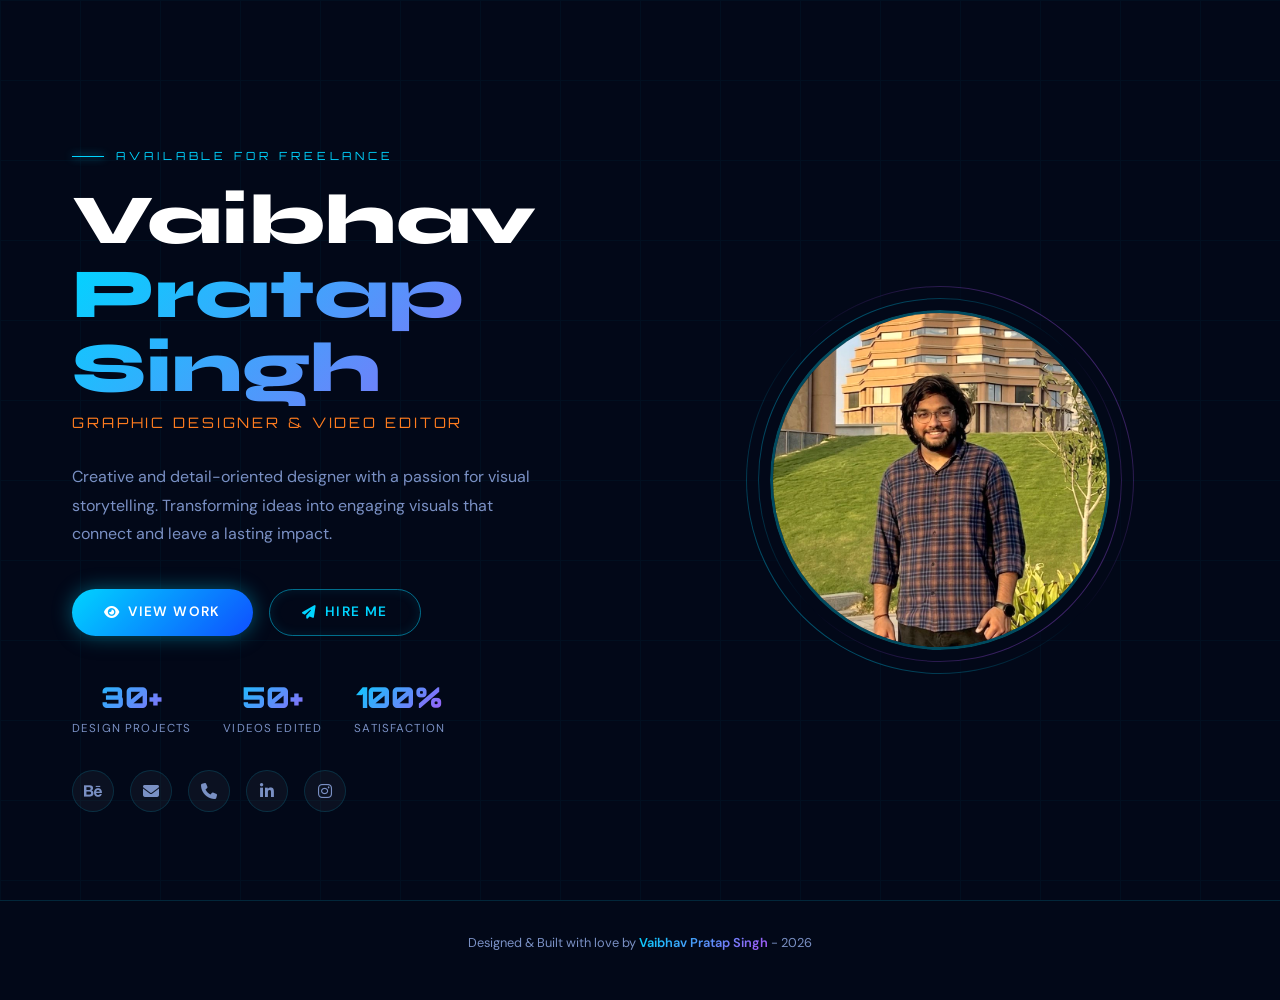
==== index.html @ ba0e1bf4 "Add files via upload" ====
﻿<!DOCTYPE html>
<html lang="en">
<head>
  <meta charset="UTF-8">
  <meta name="viewport" content="width=device-width, initial-scale=1.0">
  <title>Vaibhav Pratap Singh - Home</title>
  <link href="https://cdnjs.cloudflare.com/ajax/libs/bootstrap/5.3.0/css/bootstrap.min.css" rel="stylesheet">
  <link href="https://cdnjs.cloudflare.com/ajax/libs/font-awesome/6.4.0/css/all.min.css" rel="stylesheet">
  <link href="https://fonts.googleapis.com/css2?family=Orbitron:wght@400;700;900&family=Syne:wght@400;600;700;800&family=DM+Sans:wght@400;500;700&display=swap" rel="stylesheet">
  <link rel="stylesheet" href="style.css">
</head>
<body data-page="home">
<section id="home">
  <div class="grid-lines"></div>
  <div class="hero-grid">
    <div class="hero-text">
      <div class="hero-eyebrow">Available for Freelance</div>
      <h1 class="hero-name">
        Vaibhav
        <span class="highlight">Pratap Singh</span>
      </h1>
      <div class="hero-title">Graphic Designer &amp; Video Editor</div>
      <p class="hero-desc">
        Creative and detail-oriented designer with a passion for visual storytelling.
        Transforming ideas into engaging visuals that connect and leave a lasting impact.
      </p>
      <div class="hero-buttons">
        <a href="portfolio.html" class="btn-glow primary"><i class="fa-solid fa-eye"></i> View Work</a>
        <a href="contact.html" class="btn-glow secondary"><i class="fa-solid fa-paper-plane"></i> Hire Me</a>
      </div>
      <div class="stats-row">
        <div class="stat-item">
          <div class="stat-num"><span class="counter" data-target="30">0</span>+</div>
          <div class="stat-label">Design Projects</div>
        </div>
        <div class="stat-item">
          <div class="stat-num"><span class="counter" data-target="50">0</span>+</div>
          <div class="stat-label">Videos Edited</div>
        </div>
        <div class="stat-item">
          <div class="stat-num"><span class="counter" data-target="100">0</span>%</div>
          <div class="stat-label">Satisfaction</div>
        </div>
      </div>
      <div class="hero-social">
        <a href="https://www.behance.net/vaibhavpratap_" target="_blank" class="social-icon" title="Behance">
          <i class="fa-brands fa-behance"></i>
        </a>
        <a href="mailto:vaibhavpratapsingh366@gmail.com" class="social-icon" title="Email">
          <i class="fa-solid fa-envelope"></i>
        </a>
        <a href="tel:+916397698154" class="social-icon" title="Call">
          <i class="fa-solid fa-phone"></i>
        </a>
        <a href="https://www.linkedin.com" target="_blank" class="social-icon" title="LinkedIn">
          <i class="fa-brands fa-linkedin-in"></i>
        </a>
        <a href="https://www.instagram.com/vaibhav_jdn?igsh=cHpqMml3OTVzb2pj" target="_blank" class="social-icon" title="Instagram">
          <i class="fa-brands fa-instagram"></i>
        </a>
      </div>
    </div>
    <div class="hero-image-wrap">
      <div class="hero-glow-orb"></div>
      <div class="hero-image-ring">
        <div class="hero-img-wrap">
          <img src="[data-uri]"
               alt="Vaibhav Pratap Singh" class="hero-img">
        </div>
      </div>
    </div>
  </div>
</section>

<footer>
  <p>Designed & Built with love by <span>Vaibhav Pratap Singh</span> - 2026</p>
</footer>
<script src="https://cdnjs.cloudflare.com/ajax/libs/bootstrap/5.3.0/js/bootstrap.bundle.min.js"></script>
<script src="script.js"></script>
</body>
</html>
---- style.css ----
﻿:root {
  --navy: #020818;
  --deep: #040d24;
  --card: rgba(6,18,52,0.75);
  --blue: #0f4fff;
  --electric: #00d4ff;
  --purple: #7c3aed;
  --violet: #a855f7;
  --glow: rgba(0,212,255,0.35);
  --glow2: rgba(124,58,237,0.3);
  --text: #e2eaff;
  --muted: #7a90c4;
  --orange: #ff7c1f;
  --border: rgba(0,212,255,0.15);
}

*, *::before, *::after { box-sizing: border-box; margin: 0; padding: 0; }

html { scroll-behavior: smooth; }

body {
  background: var(--navy);
  color: var(--text);
  font-family: 'DM Sans', sans-serif;
  cursor: auto;
  overflow-x: hidden;
}

a, button, .project-card, .project-thumb[data-lb-type], .hamburger, #lb-close {
  cursor: pointer;
}
@media (hover: none), (pointer: coarse) {
  body { cursor: auto; }
}

/* Loading Screen */
#loader {
  position: fixed; inset: 0;
  background: var(--navy);
  z-index: 9999;
  display: flex; flex-direction: column;
  align-items: center; justify-content: center;
  transition: opacity 0.8s ease, visibility 0.8s;
}
#loader.hidden { opacity: 0; visibility: hidden; }
.loader-logo {
  font-family: 'Orbitron', monospace;
  font-size: 2.5rem; font-weight: 900;
  background: linear-gradient(135deg, var(--electric), var(--violet));
  -webkit-background-clip: text; -webkit-text-fill-color: transparent;
  letter-spacing: 0.2em;
  animation: pulse-glow 1.5s ease-in-out infinite alternate;
}
.loader-bar-wrap {
  width: 240px; height: 2px;
  background: rgba(255,255,255,0.08);
  border-radius: 2px; margin-top: 2rem; overflow: hidden;
}
.loader-bar {
  height: 100%;
  background: linear-gradient(90deg, var(--electric), var(--violet));
  border-radius: 2px;
  animation: load 2s ease-in-out forwards;
}
@keyframes load { from { width: 0; } to { width: 100%; } }
@keyframes pulse-glow {
  from { text-shadow: 0 0 20px rgba(0,212,255,0.4); }
  to   { text-shadow: 0 0 60px rgba(0,212,255,0.9), 0 0 100px rgba(168,85,247,0.5); }
}

/* Stars Background */
.stars-bg {
  position: fixed; inset: 0; z-index: 0; pointer-events: none;
  background:
    radial-gradient(ellipse 80% 50% at 20% 0%, rgba(15,79,255,0.12) 0%, transparent 60%),
    radial-gradient(ellipse 60% 40% at 80% 100%, rgba(124,58,237,0.1) 0%, transparent 60%),
    var(--navy);
}
.stars-bg::before, .stars-bg::after {
  content: '';
  position: absolute; inset: 0;
  background-image:
    radial-gradient(1px 1px at 20% 15%, rgba(255,255,255,0.5) 0%, transparent 100%),
    radial-gradient(1px 1px at 70% 30%, rgba(255,255,255,0.4) 0%, transparent 100%),
    radial-gradient(1px 1px at 40% 70%, rgba(255,255,255,0.3) 0%, transparent 100%),
    radial-gradient(1.5px 1.5px at 85% 60%, rgba(255,255,255,0.5) 0%, transparent 100%),
    radial-gradient(1px 1px at 10% 85%, rgba(255,255,255,0.4) 0%, transparent 100%),
    radial-gradient(1px 1px at 55% 45%, rgba(255,255,255,0.3) 0%, transparent 100%),
    radial-gradient(1px 1px at 30% 55%, rgba(200,220,255,0.4) 0%, transparent 100%),
    radial-gradient(1.5px 1.5px at 92% 20%, rgba(200,220,255,0.5) 0%, transparent 100%),
    radial-gradient(1px 1px at 65% 80%, rgba(200,220,255,0.3) 0%, transparent 100%),
    radial-gradient(1px 1px at 5% 40%, rgba(200,220,255,0.4) 0%, transparent 100%);
  animation: twinkle 8s ease-in-out infinite alternate;
}
.stars-bg::after {
  background-image:
    radial-gradient(1px 1px at 45% 25%, rgba(255,255,255,0.5) 0%, transparent 100%),
    radial-gradient(1.5px 1.5px at 15% 65%, rgba(255,255,255,0.4) 0%, transparent 100%),
    radial-gradient(1px 1px at 75% 10%, rgba(255,255,255,0.3) 0%, transparent 100%),
    radial-gradient(1px 1px at 95% 80%, rgba(255,255,255,0.5) 0%, transparent 100%),
    radial-gradient(1px 1px at 25% 90%, rgba(200,220,255,0.4) 0%, transparent 100%);
  animation-duration: 6s; animation-delay: -3s;
}
@keyframes twinkle { from { opacity: 0.6; } to { opacity: 1; } }

/* Navbar */
.navbar-custom {
  position: fixed; top: 0; left: 0; right: 0; z-index: 1000;
  padding: 1rem 2rem;
  background: rgba(2,8,24,0.7);
  backdrop-filter: blur(20px) saturate(180%);
  border-bottom: 1px solid var(--border);
  transition: all 0.4s ease;
}
.navbar-custom.scrolled {
  padding: 0.6rem 2rem;
  background: rgba(2,8,24,0.92);
  box-shadow: 0 4px 40px rgba(0,0,0,0.4);
}
.nav-brand {
  font-family: 'Orbitron', monospace;
  font-size: 1.1rem; font-weight: 700;
  background: linear-gradient(135deg, var(--electric), var(--violet));
  -webkit-background-clip: text; -webkit-text-fill-color: transparent;
  letter-spacing: 0.15em; text-decoration: none;
}
.nav-links { display: flex; gap: 0.25rem; list-style: none; }
.nav-links a {
  color: var(--muted); text-decoration: none;
  font-size: 0.82rem; font-weight: 500; letter-spacing: 0.1em;
  text-transform: uppercase;
  padding: 0.5rem 1rem; border-radius: 6px;
  transition: all 0.3s ease; position: relative;
}
.nav-links a::after {
  content: ''; position: absolute; bottom: 4px; left: 50%; right: 50%;
  height: 2px; background: var(--electric);
  border-radius: 2px; transition: all 0.3s ease;
  box-shadow: 0 0 8px var(--electric);
}
.nav-links a:hover { color: var(--electric); }
.nav-links a:hover::after { left: 15%; right: 15%; }
.nav-links a.active { color: var(--electric); }
.nav-links a.active::after { left: 15%; right: 15%; }
.hamburger {
  display: none; flex-direction: column; gap: 5px;
  cursor: pointer; padding: 4px;
}
.hamburger span {
  display: block; width: 24px; height: 2px;
  background: var(--electric); border-radius: 2px;
  transition: all 0.3s;
}

/* Section Base */
section {
  position: relative; z-index: 1;
  min-height: 100vh; padding: 100px 0 80px;
}

/* HERO */
#home {
  display: flex; align-items: center;
  padding-top: 120px; padding-bottom: 60px;
  overflow: hidden;
}
.hero-grid {
  display: grid;
  grid-template-columns: 1fr 1fr;
  gap: 4rem; align-items: center;
  max-width: 1200px; margin: 0 auto; padding: 0 2rem;
  width: 100%;
}
.hero-text { order: 1; }
.hero-eyebrow {
  font-family: 'Orbitron', monospace;
  font-size: 0.7rem; letter-spacing: 0.35em;
  color: var(--electric); text-transform: uppercase;
  margin-bottom: 1.2rem;
  display: flex; align-items: center; gap: 0.75rem;
  animation: fadeSlideUp 0.8s ease 0.3s both;
}
.hero-eyebrow::before {
  content: ''; display: block; width: 32px; height: 1px;
  background: var(--electric);
  box-shadow: 0 0 8px var(--electric);
}
.hero-name {
  font-family: 'Syne', sans-serif;
  font-size: clamp(2.8rem, 5.5vw, 5rem);
  font-weight: 800; line-height: 1.05;
  color: #fff; margin-bottom: 0.4rem;
  animation: fadeSlideUp 0.8s ease 0.5s both;
}
.hero-name .highlight {
  background: linear-gradient(135deg, var(--electric) 0%, var(--violet) 100%);
  -webkit-background-clip: text; -webkit-text-fill-color: transparent;
  display: block;
}
.hero-title {
  font-family: 'Orbitron', monospace;
  font-size: 0.9rem; letter-spacing: 0.2em;
  color: var(--orange); margin-bottom: 1.8rem;
  text-transform: uppercase;
  animation: fadeSlideUp 0.8s ease 0.7s both;
}
.hero-desc {
  font-size: 1rem; color: var(--muted); line-height: 1.8;
  max-width: 480px; margin-bottom: 2.5rem;
  animation: fadeSlideUp 0.8s ease 0.9s both;
}
.hero-buttons {
  display: flex; gap: 1rem; flex-wrap: wrap;
  animation: fadeSlideUp 0.8s ease 1.1s both;
}
.btn-glow {
  padding: 0.75rem 2rem; border-radius: 50px;
  font-size: 0.85rem; font-weight: 600; letter-spacing: 0.1em;
  text-transform: uppercase; text-decoration: none;
  border: none; cursor: pointer; position: relative;
  overflow: hidden; transition: all 0.4s ease; display: inline-flex;
  align-items: center; gap: 0.5rem;
}
.btn-glow.primary {
  background: linear-gradient(135deg, var(--electric), var(--blue));
  color: #fff;
  box-shadow: 0 0 20px rgba(0,212,255,0.4), 0 4px 20px rgba(0,0,0,0.3);
}
.btn-glow.primary:hover {
  transform: translateY(-3px);
  box-shadow: 0 0 40px rgba(0,212,255,0.7), 0 8px 30px rgba(0,0,0,0.4);
}
.btn-glow.secondary {
  background: transparent;
  color: var(--electric);
  border: 1.5px solid rgba(0,212,255,0.5);
  box-shadow: 0 0 12px rgba(0,212,255,0.1) inset;
}
.btn-glow.secondary:hover {
  background: rgba(0,212,255,0.1);
  border-color: var(--electric);
  transform: translateY(-3px);
  box-shadow: 0 0 25px rgba(0,212,255,0.3);
}
.btn-glow::after {
  content: ''; position: absolute;
  width: 60px; height: 100%; top: 0; left: -80px;
  background: linear-gradient(90deg, transparent, rgba(255,255,255,0.2), transparent);
  transform: skewX(-20deg);
  transition: left 0.5s ease;
}
.btn-glow:hover::after { left: 120%; }

/* Hero Image */
.hero-image-wrap {
  order: 2; display: flex;
  justify-content: center; align-items: center;
  animation: fadeSlideLeft 1s ease 0.4s both;
  position: relative;
}
.hero-image-ring {
  position: relative; width: 340px; height: 340px;
}
.hero-image-ring::before, .hero-image-ring::after {
  content: ''; position: absolute; inset: -12px;
  border-radius: 50%;
  border: 1.5px solid transparent;
  background: linear-gradient(var(--navy), var(--navy)) padding-box,
              linear-gradient(135deg, var(--electric), transparent, var(--violet)) border-box;
  animation: spin-ring 8s linear infinite;
}
.hero-image-ring::after {
  inset: -24px;
  animation-direction: reverse;
  animation-duration: 12s;
  border-color: transparent;
  background: linear-gradient(var(--navy), var(--navy)) padding-box,
              linear-gradient(225deg, var(--violet), transparent, var(--electric)) border-box;
  opacity: 0.5;
}
@keyframes spin-ring { to { transform: rotate(360deg); } }
.hero-img {
  width: 100%; height: 100%;
  border-radius: 50%; object-fit: cover;
  border: 3px solid rgba(0,212,255,0.3);
  position: relative; z-index: 1;
  filter: brightness(1.05) saturate(1.1);
}
.hero-glow-orb {
  position: absolute; width: 300px; height: 300px;
  border-radius: 50%; z-index: 0;
  background: radial-gradient(ellipse, rgba(0,212,255,0.12) 0%, transparent 70%);
  animation: breathe 4s ease-in-out infinite alternate;
}
@keyframes breathe {
  from { transform: scale(0.95); opacity: 0.6; }
  to   { transform: scale(1.1);  opacity: 1; }
}

/* Social Strip */
.hero-social {
  display: flex; gap: 1rem; margin-top: 2rem;
  animation: fadeSlideUp 0.8s ease 1.3s both;
}
.social-icon {
  width: 42px; height: 42px; border-radius: 50%;
  display: flex; align-items: center; justify-content: center;
  background: rgba(255,255,255,0.04);
  border: 1px solid var(--border);
  color: var(--muted); font-size: 1rem;
  text-decoration: none; transition: all 0.3s ease;
}
.social-icon:hover {
  color: var(--electric);
  border-color: var(--electric);
  background: rgba(0,212,255,0.1);
  transform: translateY(-4px);
  box-shadow: 0 0 20px rgba(0,212,255,0.3);
}

/* Section Headings */
.section-label {
  font-family: 'Orbitron', monospace;
  font-size: 0.65rem; letter-spacing: 0.4em;
  color: var(--electric); text-transform: uppercase;
  display: flex; align-items: center; gap: 0.75rem;
  margin-bottom: 0.75rem;
}
.section-label::before {
  content: ''; display: block; width: 28px; height: 1px;
  background: var(--electric); box-shadow: 0 0 8px var(--electric);
}
.section-title {
  font-family: 'Syne', sans-serif;
  font-size: clamp(2rem, 4vw, 3.2rem);
  font-weight: 800; color: #fff;
  line-height: 1.1; margin-bottom: 1rem;
}
.section-title span {
  background: linear-gradient(135deg, var(--electric), var(--violet));
  -webkit-background-clip: text; -webkit-text-fill-color: transparent;
}

/* Glass Cards */
.glass-card {
  background: var(--card);
  backdrop-filter: blur(20px) saturate(150%);
  border: 1px solid var(--border);
  border-radius: 20px;
  transition: all 0.4s ease;
}
.glass-card:hover {
  border-color: rgba(0,212,255,0.35);
  box-shadow: 0 0 40px rgba(0,212,255,0.08), 0 20px 60px rgba(0,0,0,0.3);
  transform: translateY(-4px);
}

/* ABOUT */
#about { background: transparent; }
.about-grid {
  display: grid;
  grid-template-columns: 1fr 1.4fr;
  gap: 3rem; align-items: start;
  max-width: 1200px; margin: 0 auto; padding: 0 2rem;
}
.detail-card { padding: 2rem; }
.detail-row {
  display: flex; align-items: flex-start; gap: 1rem;
  padding: 1rem 0; border-bottom: 1px solid rgba(255,255,255,0.05);
}
.detail-row:last-child { border-bottom: none; }
.detail-icon {
  width: 36px; height: 36px; border-radius: 10px;
  background: rgba(0,212,255,0.1);
  border: 1px solid rgba(0,212,255,0.2);
  display: flex; align-items: center; justify-content: center;
  color: var(--electric); font-size: 0.85rem; flex-shrink: 0;
}
.detail-label {
  font-size: 0.7rem; letter-spacing: 0.1em;
  text-transform: uppercase; color: var(--muted); margin-bottom: 0.2rem;
}
.detail-value { font-size: 0.92rem; color: var(--text); font-weight: 500; }

/* Skills */
.skill-item { margin-bottom: 1.5rem; }
.skill-header {
  display: flex; justify-content: space-between;
  font-size: 0.85rem; margin-bottom: 0.5rem;
  font-weight: 500;
}
.skill-pct { color: var(--electric); font-family: 'Orbitron', monospace; font-size: 0.75rem; }
.skill-bar {
  height: 6px; background: rgba(255,255,255,0.07);
  border-radius: 10px; overflow: hidden; position: relative;
}
.skill-fill {
  height: 100%; border-radius: 10px; width: 0;
  background: linear-gradient(90deg, var(--electric), var(--violet));
  box-shadow: 0 0 10px rgba(0,212,255,0.5);
  transition: width 1.2s cubic-bezier(.25,.46,.45,.94);
}

/* Software Tags */
.tools-grid { display: flex; flex-wrap: wrap; gap: 0.75rem; margin-top: 1rem; }
.tool-tag {
  padding: 0.5rem 1.2rem; border-radius: 50px;
  font-size: 0.78rem; font-weight: 600; letter-spacing: 0.05em;
  border: 1px solid var(--border);
  background: rgba(0,212,255,0.05);
  color: var(--text); transition: all 0.3s ease;
  display: flex; align-items: center; gap: 0.5rem;
}
.tool-tag i { color: var(--electric); font-size: 0.85rem; }
.tool-tag:hover {
  background: rgba(0,212,255,0.12);
  border-color: rgba(0,212,255,0.4);
  transform: translateY(-2px);
  box-shadow: 0 0 15px rgba(0,212,255,0.15);
}

/* RESUME */
#resume { background: transparent; }
.resume-container { max-width: 1000px; margin: 0 auto; padding: 0 2rem; }
.timeline { position: relative; padding-left: 2.5rem; }
.timeline::before {
  content: ''; position: absolute; left: 8px; top: 8px; bottom: 8px;
  width: 2px;
  background: linear-gradient(180deg, var(--electric), var(--violet), transparent);
  border-radius: 2px;
}
.timeline-item { position: relative; margin-bottom: 2.5rem; }
.timeline-dot {
  position: absolute; left: -2.5rem; top: 0.2rem;
  width: 18px; height: 18px; border-radius: 50%;
  background: var(--navy);
  border: 2px solid var(--electric);
  box-shadow: 0 0 12px rgba(0,212,255,0.5);
}
.timeline-dot::after {
  content: ''; position: absolute; inset: 3px;
  border-radius: 50%;
  background: var(--electric);
}
.timeline-content { padding: 1.5rem 1.8rem; }
.tl-date {
  font-family: 'Orbitron', monospace;
  font-size: 0.65rem; letter-spacing: 0.15em;
  color: var(--electric); margin-bottom: 0.4rem;
}
.tl-title {
  font-family: 'Syne', sans-serif;
  font-size: 1.1rem; font-weight: 700;
  color: #fff; margin-bottom: 0.2rem;
}
.tl-sub { font-size: 0.82rem; color: var(--violet); margin-bottom: 0.75rem; font-style: italic; }
.tl-list { list-style: none; }
.tl-list li {
  font-size: 0.88rem; color: var(--muted);
  padding: 0.3rem 0; padding-left: 1.2rem; position: relative;
}
.tl-list li::before {
  content: '>'; position: absolute; left: 0;
  color: var(--electric); font-size: 1rem;
}
.download-section {
  text-align: center; padding: 3rem 0 1rem;
}
.btn-download {
  padding: 1rem 3rem; font-size: 1rem;
  font-weight: 700; letter-spacing: 0.12em;
  text-transform: uppercase;
  background: linear-gradient(135deg, var(--electric) 0%, var(--blue) 50%, var(--purple) 100%);
  border: none; border-radius: 50px; color: #fff;
  cursor: pointer; text-decoration: none;
  position: relative; overflow: hidden;
  box-shadow: 0 0 30px rgba(0,212,255,0.4), 0 0 60px rgba(124,58,237,0.2);
  transition: all 0.4s ease; display: inline-flex; align-items: center; gap: 0.75rem;
  animation: glow-pulse 3s ease-in-out infinite;
}
.btn-download:hover {
  transform: translateY(-4px) scale(1.02);
  box-shadow: 0 0 50px rgba(0,212,255,0.6), 0 0 100px rgba(124,58,237,0.4);
  color: #fff;
}
@keyframes glow-pulse {
  0%, 100% { box-shadow: 0 0 30px rgba(0,212,255,0.4), 0 0 60px rgba(124,58,237,0.2); }
  50% { box-shadow: 0 0 50px rgba(0,212,255,0.7), 0 0 90px rgba(124,58,237,0.4); }
}
.resume-grid {
  display: grid; grid-template-columns: 1fr 1fr;
  gap: 2rem; margin-bottom: 2rem;
}

/* WORK / PORTFOLIO */
#work { background: transparent; }
.work-container { max-width: 1200px; margin: 0 auto; padding: 0 2rem; }
.filter-tabs {
  display: flex; gap: 0.5rem; flex-wrap: wrap;
  margin-bottom: 3rem;
}
.filter-tab {
  padding: 0.5rem 1.4rem; border-radius: 50px;
  font-size: 0.78rem; font-weight: 600; letter-spacing: 0.08em;
  text-transform: uppercase; cursor: pointer;
  border: 1.5px solid var(--border);
  background: transparent; color: var(--muted);
  transition: all 0.3s ease;
}
.filter-tab.active, .filter-tab:hover {
  background: rgba(0,212,255,0.12);
  border-color: var(--electric);
  color: var(--electric);
  box-shadow: 0 0 15px rgba(0,212,255,0.2);
}
.projects-grid {
  display: grid;
  grid-template-columns: repeat(3, 1fr);
  gap: 1.5rem;
}
.project-card {
  border-radius: 20px; overflow: hidden;
  position: relative; cursor: pointer;
  border: 1px solid var(--border);
  background: var(--card);
  backdrop-filter: blur(20px);
  transition: all 0.4s ease;
}
.project-card:hover {
  transform: translateY(-8px);
  border-color: rgba(0,212,255,0.35);
  box-shadow: 0 20px 60px rgba(0,0,0,0.4), 0 0 30px rgba(0,212,255,0.1);
}
.project-thumb {
  height: 220px; position: relative; overflow: hidden;
  display: flex; align-items: center; justify-content: center;
}
.project-thumb-icon {
  font-size: 3.5rem; opacity: 0.8;
  transition: transform 0.4s ease, opacity 0.4s;
}
.project-card:hover .project-thumb-icon {
  transform: scale(1.15); opacity: 1;
}
.project-overlay {
  position: absolute; inset: 0;
  display: flex; align-items: center; justify-content: center;
  opacity: 0; transition: opacity 0.4s ease;
  background: rgba(2,8,24,0.85);
  backdrop-filter: blur(4px);
  flex-direction: column; gap: 0.5rem;
}
.project-card:hover .project-overlay { opacity: 1; }
.project-overlay-text {
  font-family: 'Syne', sans-serif;
  font-size: 0.85rem; font-weight: 700;
  color: var(--electric); letter-spacing: 0.12em;
  text-transform: uppercase;
}
.project-body { padding: 1.5rem; }
.project-cat {
  font-family: 'Orbitron', monospace;
  font-size: 0.6rem; letter-spacing: 0.2em;
  color: var(--electric); text-transform: uppercase;
  margin-bottom: 0.4rem;
}
.project-name {
  font-family: 'Syne', sans-serif;
  font-size: 1rem; font-weight: 700; color: #fff;
  margin-bottom: 0.5rem;
}
.project-desc { font-size: 0.82rem; color: var(--muted); line-height: 1.6; }
.project-tags { display: flex; gap: 0.4rem; flex-wrap: wrap; margin-top: 1rem; }
.project-tag {
  padding: 0.2rem 0.6rem; border-radius: 20px;
  font-size: 0.68rem; font-weight: 600;
  border: 1px solid rgba(168,85,247,0.3);
  color: var(--violet);
  background: rgba(168,85,247,0.08);
}

/* Thumb backgrounds */
.thumb-1 { background: linear-gradient(135deg, #0a1628, #0d3060); }
.thumb-2 { background: linear-gradient(135deg, #140a28, #2d1060); }
.thumb-3 { background: linear-gradient(135deg, #0a2018, #0d5040); }
.thumb-4 { background: linear-gradient(135deg, #280a0a, #601030); }
.thumb-5 { background: linear-gradient(135deg, #1a1a00, #403010); }
.thumb-6 { background: linear-gradient(135deg, #00141a, #003040); }
.thumb-7 { background: linear-gradient(135deg, #0a0a28, #102060); }
.thumb-8 { background: linear-gradient(135deg, #140a28, #3a0060); }
.thumb-9 { background: linear-gradient(135deg, #0a2828, #006040); }

.thumb-10 { background: linear-gradient(135deg, #1a0800, #4a2000); }
.thumb-11 { background: linear-gradient(135deg, #001a10, #003a20); }
.thumb-12 { background: linear-gradient(135deg, #10001a, #300040); }
.thumb-13 { background: linear-gradient(135deg, #001020, #002850); }
.thumb-14 { background: linear-gradient(135deg, #0a1a00, #204000); }
.thumb-img { width:100%; height:100%; object-fit:cover; transition: transform 0.5s ease; }
.project-card:hover .thumb-img { transform: scale(1.05); }


/* CONTACT */
#contact { min-height: auto; padding: 80px 0; }
.contact-inner {
  max-width: 900px; margin: 0 auto; padding: 0 2rem;
}
.contact-card {
  padding: 4rem; border-radius: 28px; text-align: center;
  background: var(--card); backdrop-filter: blur(20px);
  border: 1px solid var(--border);
  position: relative; overflow: hidden;
}
.contact-card::before {
  content: ''; position: absolute; inset: 0;
  background:
    radial-gradient(ellipse 80% 50% at 50% 0%, rgba(0,212,255,0.06) 0%, transparent 60%);
  pointer-events: none;
}
.contact-title {
  font-family: 'Syne', sans-serif;
  font-size: 2.5rem; font-weight: 800;
  color: #fff; margin-bottom: 1rem;
}
.contact-email {
  font-family: 'Orbitron', monospace;
  font-size: 1rem; letter-spacing: 0.15em;
  color: var(--electric); margin-bottom: 2.5rem;
  display: block; text-decoration: none;
  transition: all 0.3s ease;
  text-underline-offset: 4px;
  overflow-wrap: anywhere;
}
.contact-email:hover {
  text-decoration: underline;
  text-shadow: 0 0 18px rgba(0,212,255,0.7);
  color: #fff;
}
.contact-links { display: flex; justify-content: center; gap: 1.5rem; flex-wrap: wrap; }
.contact-link {
  display: flex; align-items: center; gap: 0.6rem;
  padding: 0.75rem 1.5rem; border-radius: 50px;
  border: 1px solid var(--border); color: var(--muted);
  text-decoration: none; font-size: 0.85rem; font-weight: 500;
  transition: all 0.3s ease;
}
.contact-link:hover {
  color: var(--electric); border-color: var(--electric);
  background: rgba(0,212,255,0.08);
  transform: translateY(-3px);
  box-shadow: 0 0 20px rgba(0,212,255,0.2);
}

/* Footer */
footer {
  padding: 2rem; text-align: center;
  border-top: 1px solid var(--border); position: relative; z-index: 1;
}
footer p { color: var(--muted); font-size: 0.8rem; }
footer span {
  background: linear-gradient(135deg, var(--electric), var(--violet));
  -webkit-background-clip: text; -webkit-text-fill-color: transparent;
  font-weight: 600;
}

/* Scroll Reveal */
.reveal { opacity: 0; transform: translateY(40px); transition: all 0.8s cubic-bezier(.25,.46,.45,.94); }
.reveal.visible { opacity: 1; transform: translateY(0); }
.reveal-left { opacity: 0; transform: translateX(-40px); transition: all 0.8s cubic-bezier(.25,.46,.45,.94); }
.reveal-left.visible { opacity: 1; transform: translateX(0); }
.reveal-right { opacity: 0; transform: translateX(40px); transition: all 0.8s cubic-bezier(.25,.46,.45,.94); }
.reveal-right.visible { opacity: 1; transform: translateX(0); }
.reveal-d1 { transition-delay: 0.1s; }
.reveal-d2 { transition-delay: 0.2s; }
.reveal-d3 { transition-delay: 0.3s; }
.reveal-d4 { transition-delay: 0.4s; }

/* Animations */
@keyframes fadeSlideUp {
  from { opacity: 0; transform: translateY(30px); }
  to   { opacity: 1; transform: translateY(0); }
}
@keyframes fadeSlideLeft {
  from { opacity: 0; transform: translateX(40px); }
  to   { opacity: 1; transform: translateX(0); }
}

/* Stats Bar */
.stats-row {
  display: flex; gap: 2rem; margin-top: 2.5rem;
  animation: fadeSlideUp 0.8s ease 1.5s both;
}
.stat-item { text-align: center; }
.stat-num {
  font-family: 'Orbitron', monospace;
  font-size: 1.8rem; font-weight: 900;
  background: linear-gradient(135deg, var(--electric), var(--violet));
  -webkit-background-clip: text; -webkit-text-fill-color: transparent;
}
.stat-label { font-size: 0.72rem; color: var(--muted); text-transform: uppercase; letter-spacing: 0.1em; margin-top: 0.1rem; }

/* Mobile Nav */
.mobile-menu {
  display: none; position: fixed;
  top: 72px; left: 0; right: 0;
  background: rgba(2,8,24,0.97);
  backdrop-filter: blur(20px);
  border-bottom: 1px solid var(--border);
  padding: 1.5rem 2rem; z-index: 999;
  flex-direction: column; gap: 0.5rem;
}
.mobile-menu.open { display: flex; }
.mobile-menu a {
  color: var(--muted); text-decoration: none;
  font-size: 0.9rem; font-weight: 500;
  letter-spacing: 0.1em; text-transform: uppercase;
  padding: 0.75rem 0;
  border-bottom: 1px solid rgba(255,255,255,0.04);
  transition: color 0.3s;
}
.mobile-menu a:hover { color: var(--electric); }

/* Responsive */
@media (max-width: 991px) {
  .hero-grid { grid-template-columns: 1fr; gap: 3rem; text-align: center; }
  .hero-text { order: 2; }
  .hero-image-wrap { order: 1; }
  .hero-eyebrow { justify-content: center; }
  .hero-desc { margin: 0 auto 2.5rem; }
  .hero-buttons { justify-content: center; }
  .stats-row { justify-content: center; }
  .hero-social { justify-content: center; }
  .about-grid { grid-template-columns: 1fr; }
  .resume-grid { grid-template-columns: 1fr; }
  .projects-grid { grid-template-columns: repeat(2, 1fr); }
  .nav-links, .hamburger { display: none; }
  .hamburger { display: flex; }
  .hero-image-ring { width: 280px; height: 280px; }
}
@media (max-width: 640px) {
  .projects-grid { grid-template-columns: 1fr; }
  .contact-card { padding: 2.5rem 1.5rem; }
  .contact-title { font-size: 1.8rem; }
  .hero-image-ring { width: 240px; height: 240px; }
}

/* Decorative grid lines */
.grid-lines {
  position: absolute; inset: 0; pointer-events: none; overflow: hidden; z-index: 0;
  opacity: 0.03;
  background-image:
    linear-gradient(to right, var(--electric) 1px, transparent 1px),
    linear-gradient(to bottom, var(--electric) 1px, transparent 1px);
  background-size: 80px 80px;
}

/* Number counter */
.counter { display: inline-block; }

/* Scanline effect on hero img */
.hero-img-wrap {
  position: relative; width: 100%; height: 100%; border-radius: 50%; overflow: hidden;
}
.hero-img-wrap::after {
  content: '';
  position: absolute; inset: 0; border-radius: 50%;
  background: repeating-linear-gradient(
    0deg,
    transparent, transparent 2px,
    rgba(0,212,255,0.015) 2px, rgba(0,212,255,0.015) 4px
  );
  pointer-events: none;
}

/* Lightbox */
#lb-overlay {
  display:none; position:fixed; inset:0; z-index:99990;
  background:rgba(2,8,24,0.96); backdrop-filter:blur(16px);
  align-items:center; justify-content:center; flex-direction:column;
}
#lb-overlay.open { display:flex; }
#lb-inner { position:relative; max-width:94vw; max-height:90vh; display:flex; align-items:center; justify-content:center; }
#lb-img  { max-width:90vw; max-height:86vh; border-radius:14px; box-shadow:0 0 60px rgba(0,212,255,0.25); display:none; object-fit:contain; }
#lb-vid  { max-width:90vw; max-height:86vh; border-radius:14px; box-shadow:0 0 60px rgba(0,212,255,0.25); outline:none; display:none; background:#000; }
#lb-close {
  position:fixed; top:1.4rem; right:1.8rem;
  background:rgba(0,212,255,0.12); border:1px solid var(--electric);
  color:var(--electric); font-size:1.3rem; border-radius:50%;
  width:42px; height:42px; cursor:pointer;
  display:flex; align-items:center; justify-content:center;
  transition:all 0.3s; z-index:99999; font-family:sans-serif;
}
#lb-close:hover { background:var(--electric); color:var(--navy); }
#lb-caption { margin-top:1rem; color:var(--muted); font-size:0.82rem; letter-spacing:0.08em; font-family:'Syne',sans-serif; text-align:center; }
.vid-play-badge {
  position:absolute; top:50%; left:50%; transform:translate(-50%,-50%);
  width:52px; height:52px; border-radius:50%;
  background:rgba(2,8,24,0.55); border:2px solid var(--electric);
  display:flex; align-items:center; justify-content:center;
  color:var(--electric); font-size:1.2rem; pointer-events:none;
  transition:transform 0.3s,background 0.3s;
  box-shadow:0 0 20px rgba(0,212,255,0.35);
}
.project-card:hover .vid-play-badge { background:rgba(0,212,255,0.25); transform:translate(-50%,-50%) scale(1.1); }
.project-thumb[data-lb-type] { cursor:zoom-in; }
/* Multi-page static export adjustments */
.navbar-custom .nav-links a.active {
  color: var(--electric);
}

main, section {
  scroll-margin-top: 100px;
}
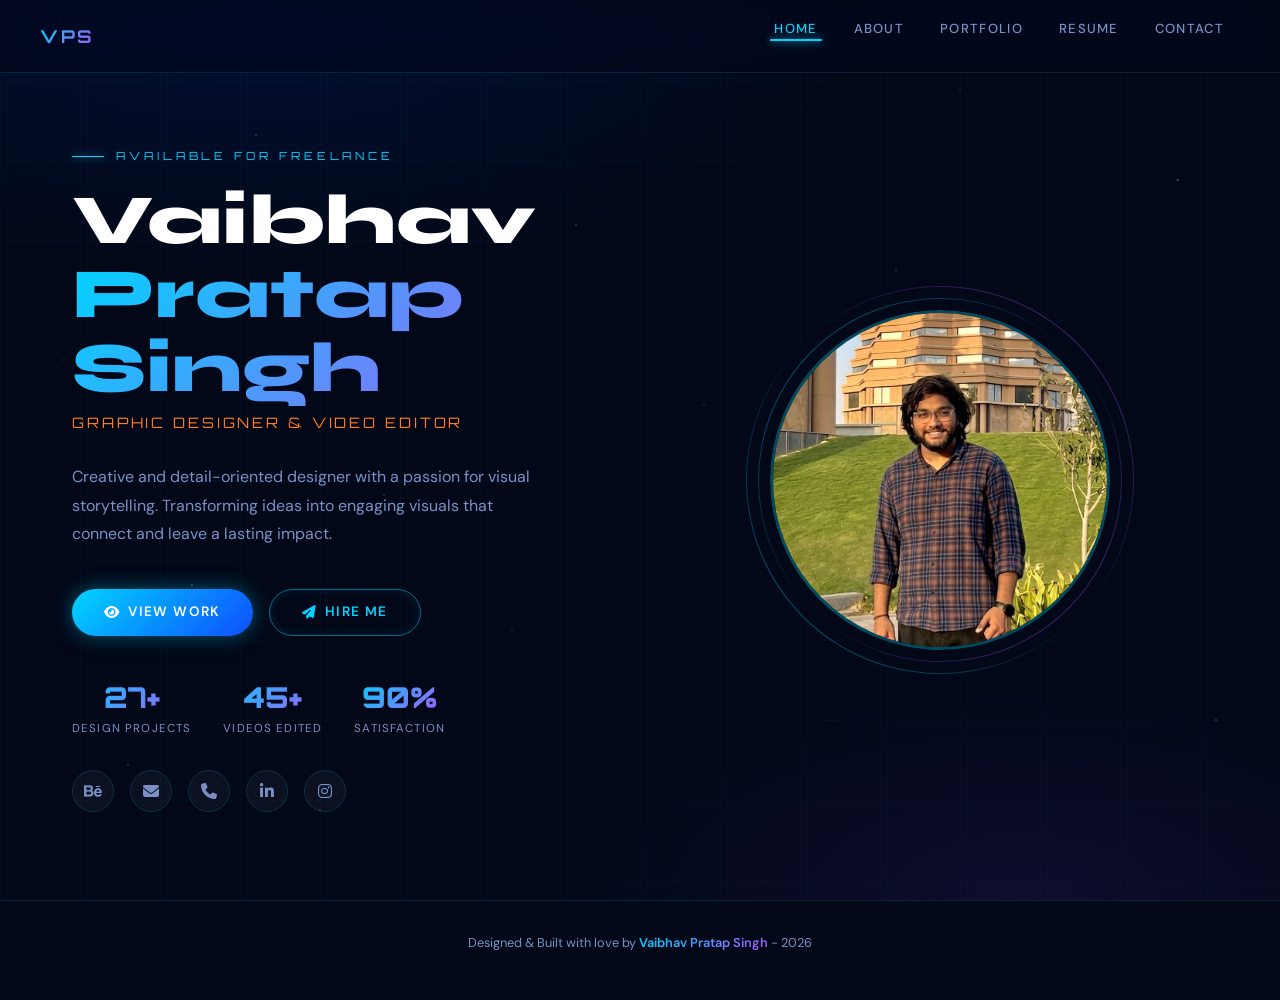
==== commit 1789aed1: "Add files via upload" ====
--- a/index.html
+++ b/index.html
@@ -10,6 +10,28 @@
   <link rel="stylesheet" href="style.css">
 </head>
 <body data-page="home">
+<div id="loader"><div class="loader-logo">VPS</div><div class="loader-bar-wrap"><div class="loader-bar"></div></div></div>
+<div class="stars-bg"></div>
+<nav class="navbar-custom">
+  <div class="nav-inner">
+    <a href="index.html" class="nav-brand">VPS</a>
+    <ul class="nav-links">
+      <li><a href="index.html">Home</a></li>
+      <li><a href="about.html">About</a></li>
+      <li><a href="portfolio.html">Portfolio</a></li>
+      <li><a href="resume.html">Resume</a></li>
+      <li><a href="contact.html">Contact</a></li>
+    </ul>
+    <button class="hamburger" id="hamburger" type="button" aria-label="Open menu"><span></span><span></span><span></span></button>
+  </div>
+</nav>
+<div class="mobile-menu" id="mobileMenu">
+  <a href="index.html">Home</a>
+  <a href="about.html">About</a>
+  <a href="portfolio.html">Portfolio</a>
+  <a href="resume.html">Resume</a>
+  <a href="contact.html">Contact</a>
+</div>
 <section id="home">
   <div class="grid-lines"></div>
   <div class="hero-grid">
--- a/style.css
+++ b/style.css
@@ -117,6 +117,14 @@
   background: rgba(2,8,24,0.92);
   box-shadow: 0 4px 40px rgba(0,0,0,0.4);
 }
+.nav-inner {
+  display: flex;
+  align-items: center;
+  justify-content: space-between;
+  max-width: 1200px;
+  margin: 0 auto;
+  gap: 1rem;
+}
 .nav-brand {
   font-family: 'Orbitron', monospace;
   font-size: 1.1rem; font-weight: 700;
@@ -663,11 +671,14 @@
 }
 
 /* Scroll Reveal */
-.reveal { opacity: 0; transform: translateY(40px); transition: all 0.8s cubic-bezier(.25,.46,.45,.94); }
+.reveal { opacity: 1; transform: none; transition: all 0.8s cubic-bezier(.25,.46,.45,.94); }
+.js-ready .reveal { opacity: 0; transform: translateY(40px); }
 .reveal.visible { opacity: 1; transform: translateY(0); }
-.reveal-left { opacity: 0; transform: translateX(-40px); transition: all 0.8s cubic-bezier(.25,.46,.45,.94); }
+.reveal-left { opacity: 1; transform: none; transition: all 0.8s cubic-bezier(.25,.46,.45,.94); }
+.js-ready .reveal-left { opacity: 0; transform: translateX(-40px); }
 .reveal-left.visible { opacity: 1; transform: translateX(0); }
-.reveal-right { opacity: 0; transform: translateX(40px); transition: all 0.8s cubic-bezier(.25,.46,.45,.94); }
+.reveal-right { opacity: 1; transform: none; transition: all 0.8s cubic-bezier(.25,.46,.45,.94); }
+.js-ready .reveal-right { opacity: 0; transform: translateX(40px); }
 .reveal-right.visible { opacity: 1; transform: translateX(0); }
 .reveal-d1 { transition-delay: 0.1s; }
 .reveal-d2 { transition-delay: 0.2s; }
